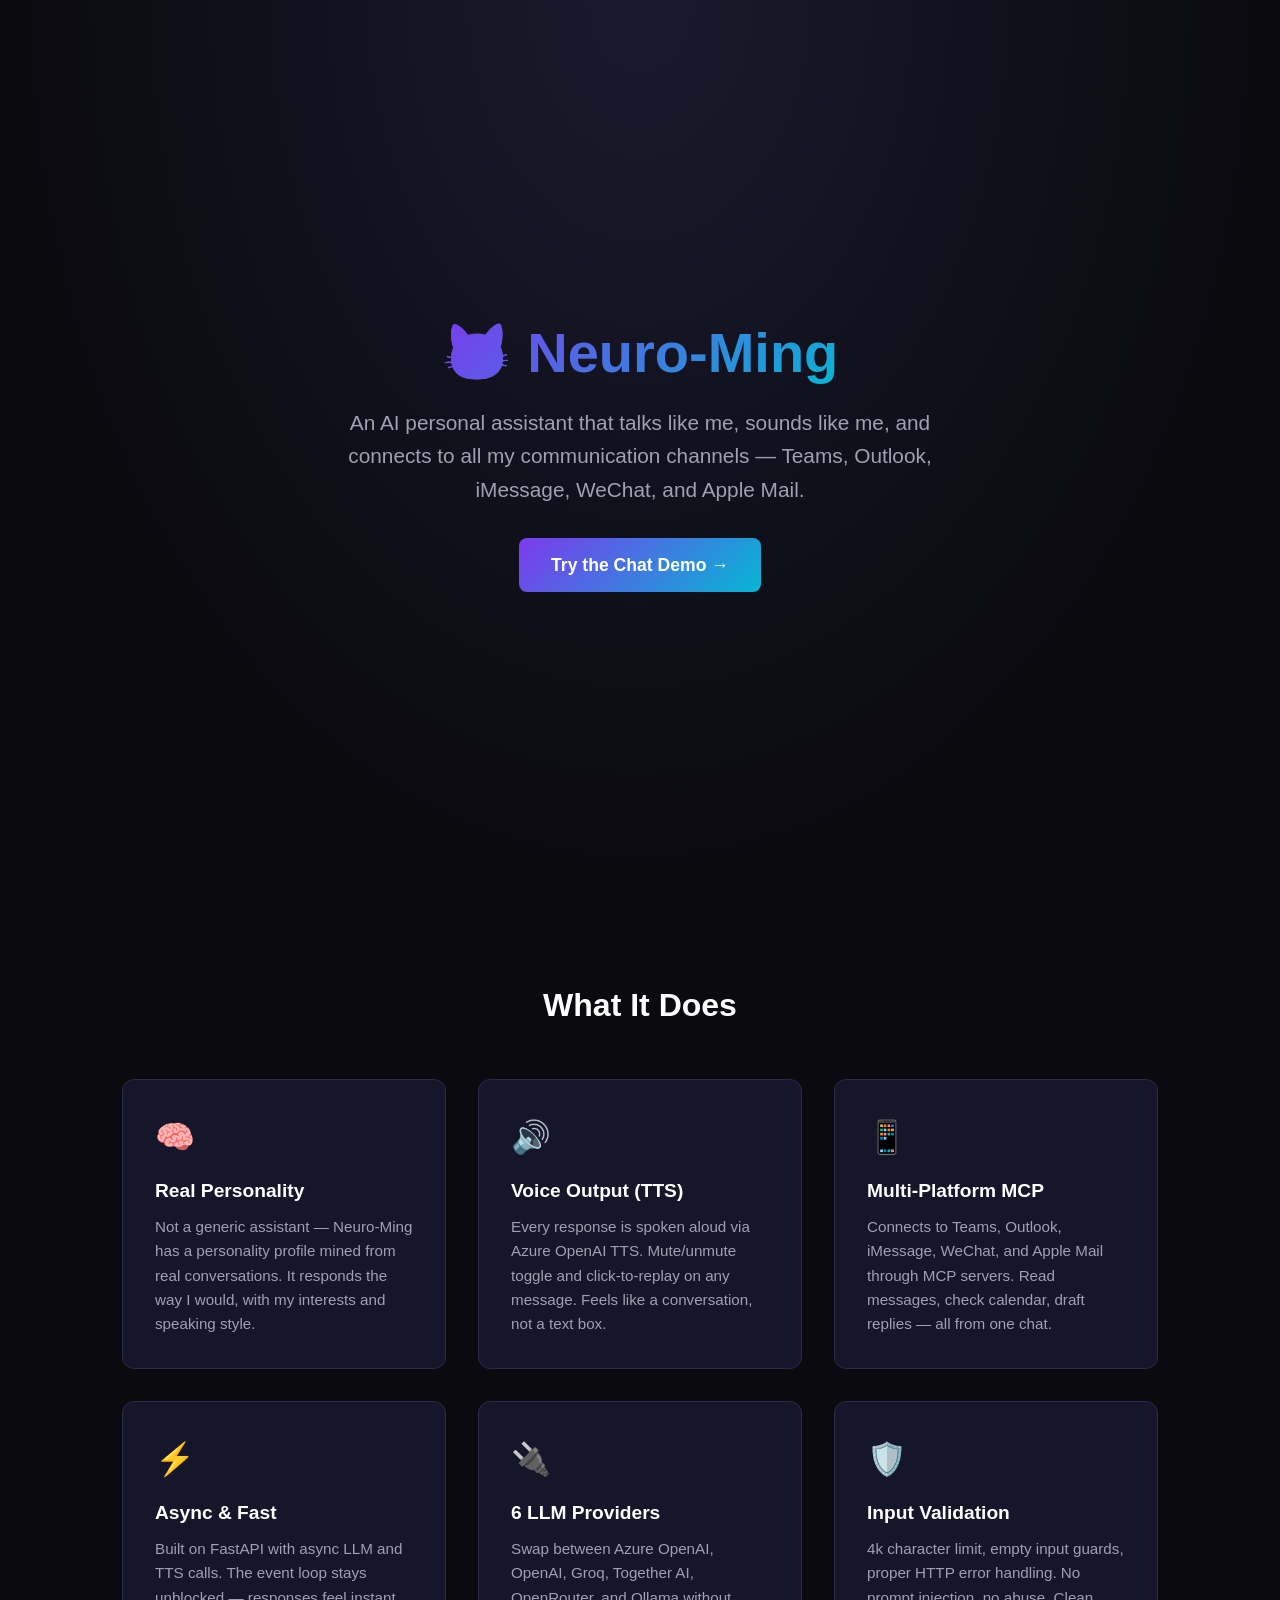
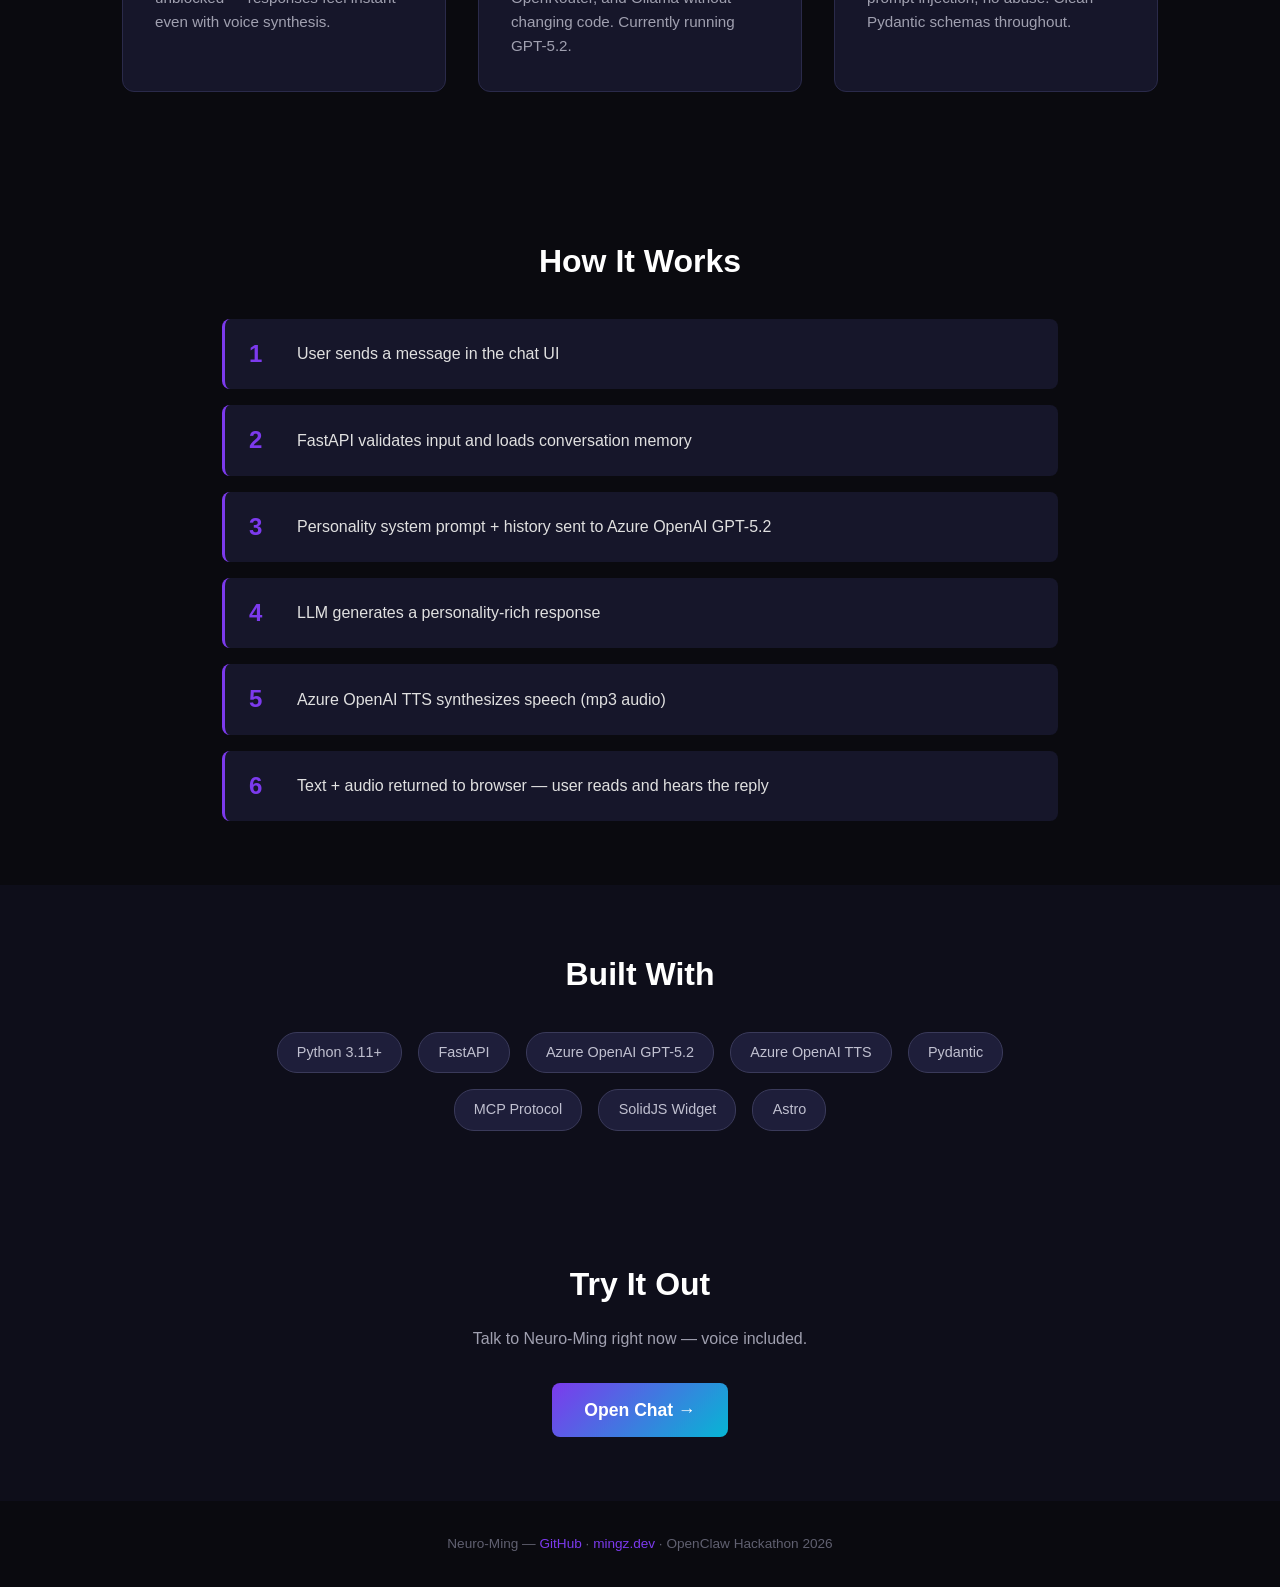
==== web/templates/landing.html @ 2800145a "feat: add landing page + TTS support (M2)" ====
<!DOCTYPE html>
<html lang="en">
<head>
    <meta charset="UTF-8">
    <meta name="viewport" content="width=device-width, initial-scale=1.0">
    <title>Neuro-Ming — AI Personal Assistant</title>
    <style>
        * { margin: 0; padding: 0; box-sizing: border-box; }

        body {
            font-family: -apple-system, BlinkMacSystemFont, 'Segoe UI', Roboto, sans-serif;
            background: #0a0a0f;
            color: #e0e0e0;
            line-height: 1.6;
        }

        .hero {
            min-height: 100vh;
            display: flex;
            flex-direction: column;
            align-items: center;
            justify-content: center;
            text-align: center;
            padding: 2rem;
            background: radial-gradient(ellipse at top, #1a1a2e 0%, #0a0a0f 70%);
        }

        .hero h1 {
            font-size: 3.5rem;
            font-weight: 700;
            margin-bottom: 0.5rem;
            background: linear-gradient(135deg, #7c3aed, #06b6d4);
            -webkit-background-clip: text;
            -webkit-text-fill-color: transparent;
        }

        .hero .tagline {
            font-size: 1.3rem;
            color: #a0a0b0;
            margin-bottom: 2rem;
            max-width: 600px;
        }

        .hero .cta {
            display: inline-block;
            padding: 0.8rem 2rem;
            background: linear-gradient(135deg, #7c3aed, #06b6d4);
            color: #fff;
            text-decoration: none;
            border-radius: 8px;
            font-size: 1.1rem;
            font-weight: 600;
            transition: transform 0.2s;
        }

        .hero .cta:hover { transform: translateY(-2px); }

        .features {
            padding: 5rem 2rem;
            max-width: 1100px;
            margin: 0 auto;
        }

        .features h2 {
            text-align: center;
            font-size: 2rem;
            margin-bottom: 3rem;
            color: #fff;
        }

        .feature-grid {
            display: grid;
            grid-template-columns: repeat(auto-fit, minmax(300px, 1fr));
            gap: 2rem;
        }

        .feature-card {
            background: #16162a;
            border: 1px solid #2a2a4a;
            border-radius: 12px;
            padding: 2rem;
        }

        .feature-card .icon { font-size: 2rem; margin-bottom: 0.8rem; }
        .feature-card h3 { font-size: 1.2rem; color: #fff; margin-bottom: 0.5rem; }
        .feature-card p { color: #a0a0b0; font-size: 0.95rem; }

        .tech-stack {
            padding: 4rem 2rem;
            text-align: center;
            background: #0e0e1a;
        }

        .tech-stack h2 { font-size: 2rem; margin-bottom: 2rem; color: #fff; }

        .tech-badges {
            display: flex;
            flex-wrap: wrap;
            justify-content: center;
            gap: 1rem;
            max-width: 800px;
            margin: 0 auto;
        }

        .badge {
            padding: 0.5rem 1.2rem;
            background: #1e1e3a;
            border: 1px solid #3a3a5a;
            border-radius: 20px;
            font-size: 0.9rem;
            color: #c0c0d0;
        }

        .flow {
            padding: 4rem 2rem;
            max-width: 900px;
            margin: 0 auto;
        }

        .flow h2 { text-align: center; font-size: 2rem; margin-bottom: 2rem; color: #fff; }

        .flow-steps {
            display: flex;
            flex-direction: column;
            gap: 1rem;
        }

        .flow-step {
            display: flex;
            align-items: center;
            gap: 1rem;
            padding: 1rem 1.5rem;
            background: #16162a;
            border-radius: 8px;
            border-left: 3px solid #7c3aed;
        }

        .flow-step .num {
            font-size: 1.5rem;
            font-weight: 700;
            color: #7c3aed;
            min-width: 2rem;
        }

        .demo-section {
            padding: 4rem 2rem;
            text-align: center;
            background: #0e0e1a;
        }

        .demo-section h2 { font-size: 2rem; margin-bottom: 1rem; color: #fff; }
        .demo-section p { color: #a0a0b0; margin-bottom: 2rem; }

        .demo-section .cta {
            display: inline-block;
            padding: 0.8rem 2rem;
            background: linear-gradient(135deg, #7c3aed, #06b6d4);
            color: #fff;
            text-decoration: none;
            border-radius: 8px;
            font-size: 1.1rem;
            font-weight: 600;
        }

        footer {
            padding: 2rem;
            text-align: center;
            color: #606070;
            font-size: 0.85rem;
        }

        footer a { color: #7c3aed; text-decoration: none; }

        @media (max-width: 600px) {
            .hero h1 { font-size: 2.2rem; }
            .hero .tagline { font-size: 1rem; }
        }
    </style>
</head>
<body>
    <section class="hero">
        <h1>🐱 Neuro-Ming</h1>
        <p class="tagline">
            An AI personal assistant that talks like me, sounds like me, and connects to all my communication channels — Teams, Outlook, iMessage, WeChat, and Apple Mail.
        </p>
        <a href="/chat" class="cta">Try the Chat Demo →</a>
    </section>

    <section class="features">
        <h2>What It Does</h2>
        <div class="feature-grid">
            <div class="feature-card">
                <div class="icon">🧠</div>
                <h3>Real Personality</h3>
                <p>Not a generic assistant — Neuro-Ming has a personality profile mined from real conversations. It responds the way I would, with my interests and speaking style.</p>
            </div>
            <div class="feature-card">
                <div class="icon">🔊</div>
                <h3>Voice Output (TTS)</h3>
                <p>Every response is spoken aloud via Azure OpenAI TTS. Mute/unmute toggle and click-to-replay on any message. Feels like a conversation, not a text box.</p>
            </div>
            <div class="feature-card">
                <div class="icon">📱</div>
                <h3>Multi-Platform MCP</h3>
                <p>Connects to Teams, Outlook, iMessage, WeChat, and Apple Mail through MCP servers. Read messages, check calendar, draft replies — all from one chat.</p>
            </div>
            <div class="feature-card">
                <div class="icon">⚡</div>
                <h3>Async & Fast</h3>
                <p>Built on FastAPI with async LLM and TTS calls. The event loop stays unblocked — responses feel instant even with voice synthesis.</p>
            </div>
            <div class="feature-card">
                <div class="icon">🔌</div>
                <h3>6 LLM Providers</h3>
                <p>Swap between Azure OpenAI, OpenAI, Groq, Together AI, OpenRouter, and Ollama without changing code. Currently running GPT-5.2.</p>
            </div>
            <div class="feature-card">
                <div class="icon">🛡️</div>
                <h3>Input Validation</h3>
                <p>4k character limit, empty input guards, proper HTTP error handling. No prompt injection, no abuse. Clean Pydantic schemas throughout.</p>
            </div>
        </div>
    </section>

    <section class="flow">
        <h2>How It Works</h2>
        <div class="flow-steps">
            <div class="flow-step">
                <span class="num">1</span>
                <span>User sends a message in the chat UI</span>
            </div>
            <div class="flow-step">
                <span class="num">2</span>
                <span>FastAPI validates input and loads conversation memory</span>
            </div>
            <div class="flow-step">
                <span class="num">3</span>
                <span>Personality system prompt + history sent to Azure OpenAI GPT-5.2</span>
            </div>
            <div class="flow-step">
                <span class="num">4</span>
                <span>LLM generates a personality-rich response</span>
            </div>
            <div class="flow-step">
                <span class="num">5</span>
                <span>Azure OpenAI TTS synthesizes speech (mp3 audio)</span>
            </div>
            <div class="flow-step">
                <span class="num">6</span>
                <span>Text + audio returned to browser — user reads and hears the reply</span>
            </div>
        </div>
    </section>

    <section class="tech-stack">
        <h2>Built With</h2>
        <div class="tech-badges">
            <span class="badge">Python 3.11+</span>
            <span class="badge">FastAPI</span>
            <span class="badge">Azure OpenAI GPT-5.2</span>
            <span class="badge">Azure OpenAI TTS</span>
            <span class="badge">Pydantic</span>
            <span class="badge">MCP Protocol</span>
            <span class="badge">SolidJS Widget</span>
            <span class="badge">Astro</span>
        </div>
    </section>

    <section class="demo-section">
        <h2>Try It Out</h2>
        <p>Talk to Neuro-Ming right now — voice included.</p>
        <a href="/chat" class="cta">Open Chat →</a>
    </section>

    <footer>
        <p>Neuro-Ming — <a href="https://github.com/Mingz6/neuro-ming" target="_blank">GitHub</a> · <a href="https://mingz.dev" target="_blank">mingz.dev</a> · OpenClaw Hackathon 2026</p>
    </footer>
</body>
</html>
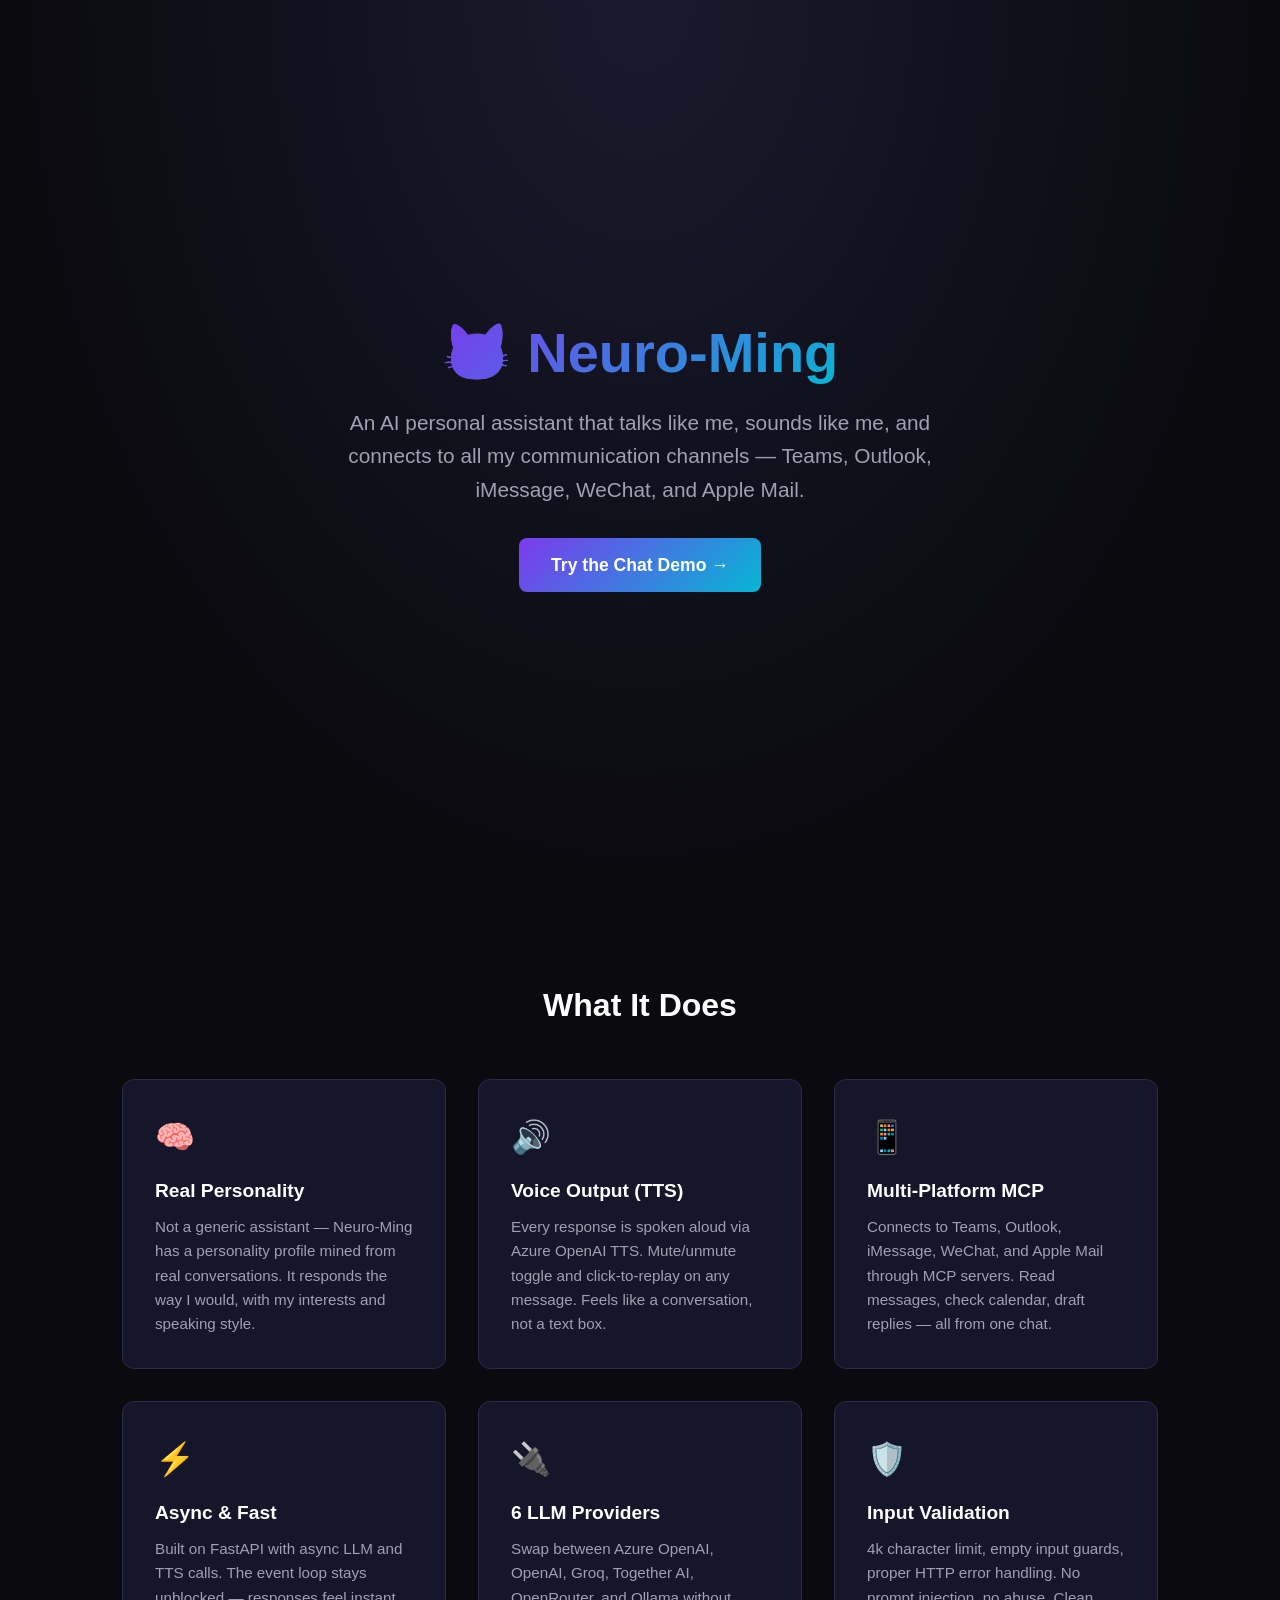
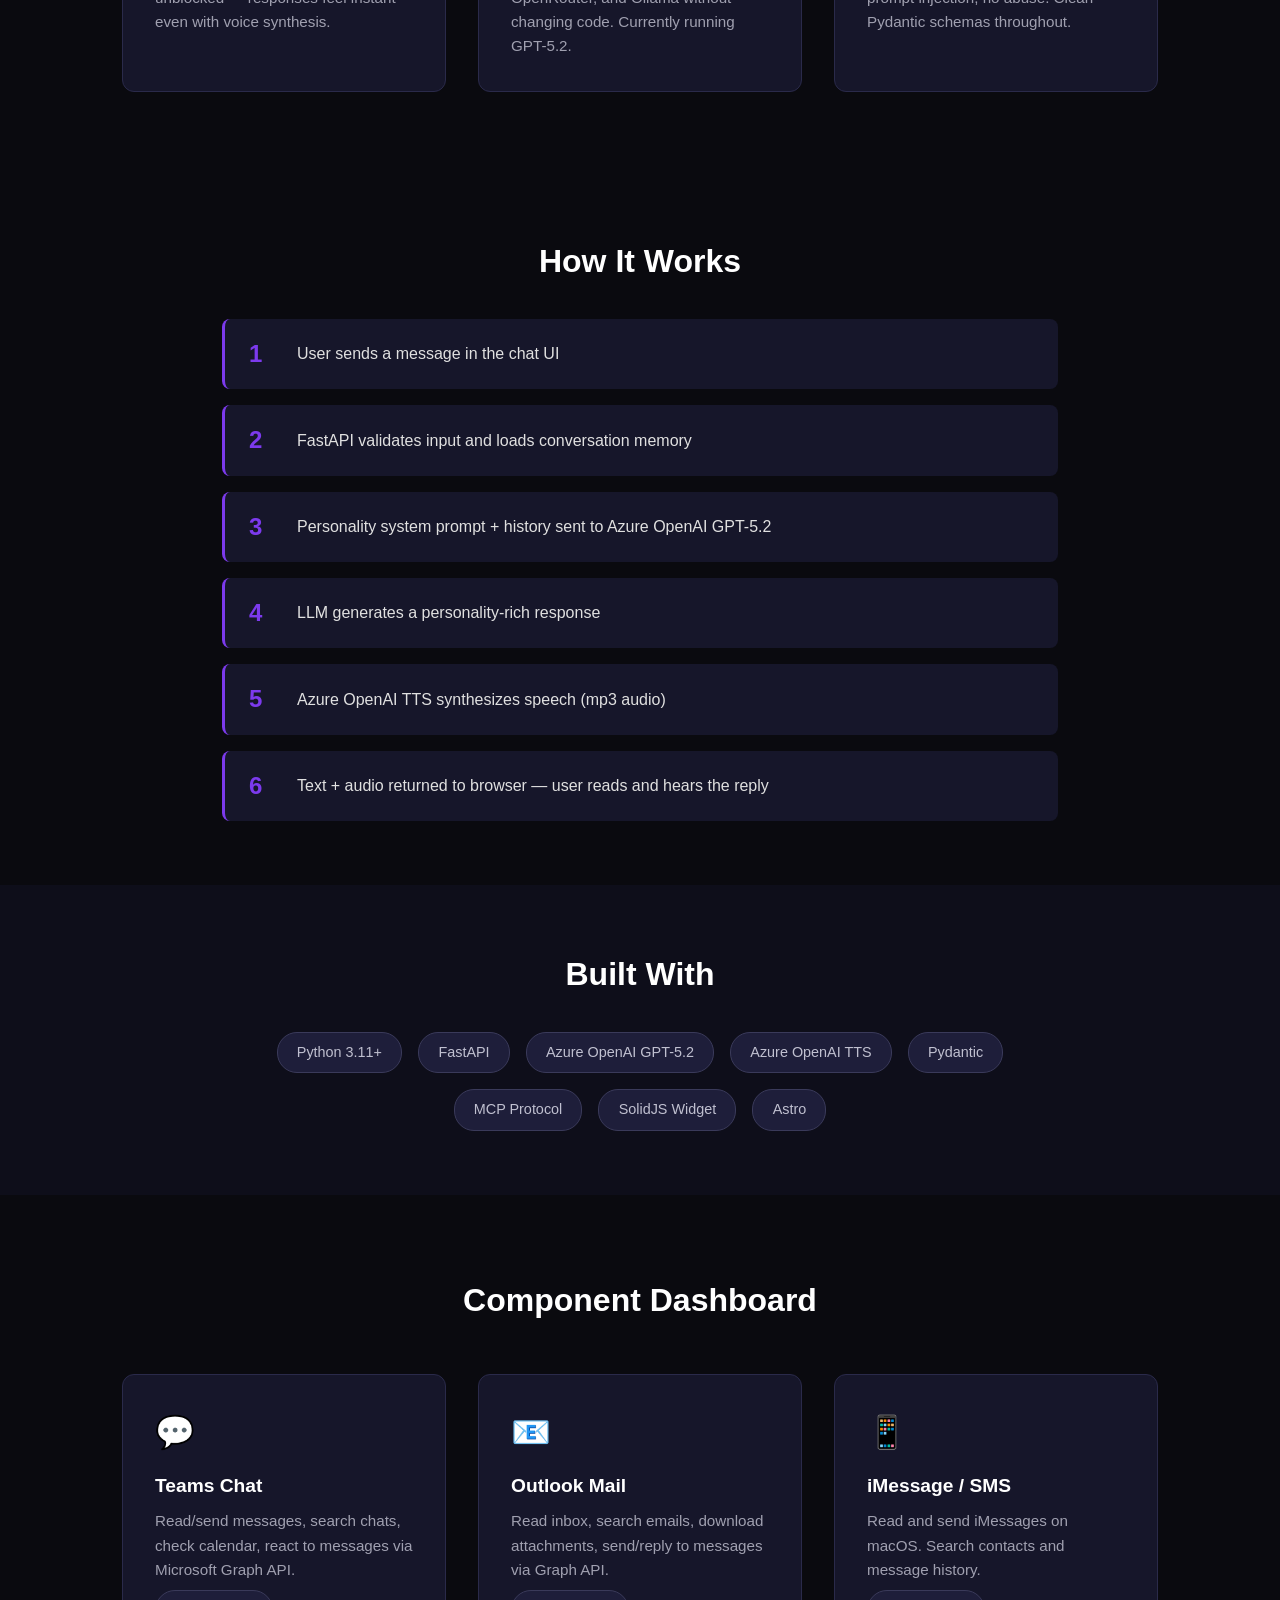
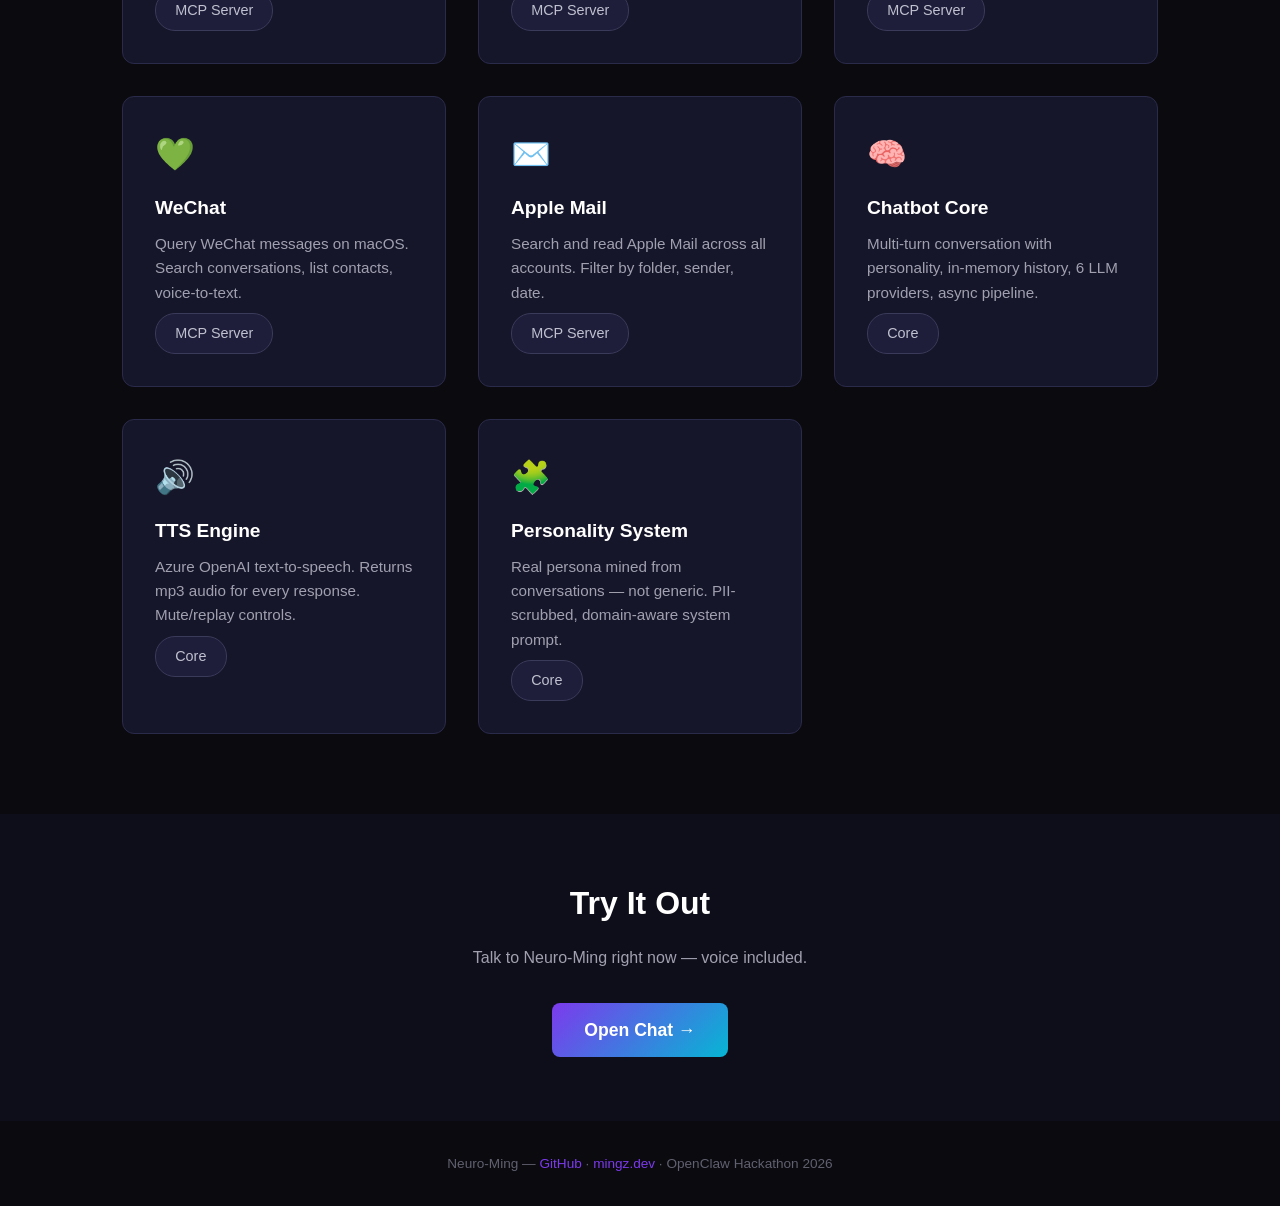
==== commit 1396d3e2: "feat: add component dashboard to landing page" ====
--- a/web/templates/landing.html
+++ b/web/templates/landing.html
@@ -266,6 +266,60 @@
         </div>
     </section>
 
+    <section class="features" id="components">
+        <h2>Component Dashboard</h2>
+        <div class="feature-grid">
+            <div class="feature-card">
+                <div class="icon">💬</div>
+                <h3>Teams Chat</h3>
+                <p>Read/send messages, search chats, check calendar, react to messages via Microsoft Graph API.</p>
+                <span class="badge" style="margin-top:0.5rem; display:inline-block;">MCP Server</span>
+            </div>
+            <div class="feature-card">
+                <div class="icon">📧</div>
+                <h3>Outlook Mail</h3>
+                <p>Read inbox, search emails, download attachments, send/reply to messages via Graph API.</p>
+                <span class="badge" style="margin-top:0.5rem; display:inline-block;">MCP Server</span>
+            </div>
+            <div class="feature-card">
+                <div class="icon">📱</div>
+                <h3>iMessage / SMS</h3>
+                <p>Read and send iMessages on macOS. Search contacts and message history.</p>
+                <span class="badge" style="margin-top:0.5rem; display:inline-block;">MCP Server</span>
+            </div>
+            <div class="feature-card">
+                <div class="icon">💚</div>
+                <h3>WeChat</h3>
+                <p>Query WeChat messages on macOS. Search conversations, list contacts, voice-to-text.</p>
+                <span class="badge" style="margin-top:0.5rem; display:inline-block;">MCP Server</span>
+            </div>
+            <div class="feature-card">
+                <div class="icon">✉️</div>
+                <h3>Apple Mail</h3>
+                <p>Search and read Apple Mail across all accounts. Filter by folder, sender, date.</p>
+                <span class="badge" style="margin-top:0.5rem; display:inline-block;">MCP Server</span>
+            </div>
+            <div class="feature-card">
+                <div class="icon">🧠</div>
+                <h3>Chatbot Core</h3>
+                <p>Multi-turn conversation with personality, in-memory history, 6 LLM providers, async pipeline.</p>
+                <span class="badge" style="margin-top:0.5rem; display:inline-block;">Core</span>
+            </div>
+            <div class="feature-card">
+                <div class="icon">🔊</div>
+                <h3>TTS Engine</h3>
+                <p>Azure OpenAI text-to-speech. Returns mp3 audio for every response. Mute/replay controls.</p>
+                <span class="badge" style="margin-top:0.5rem; display:inline-block;">Core</span>
+            </div>
+            <div class="feature-card">
+                <div class="icon">🧩</div>
+                <h3>Personality System</h3>
+                <p>Real persona mined from conversations — not generic. PII-scrubbed, domain-aware system prompt.</p>
+                <span class="badge" style="margin-top:0.5rem; display:inline-block;">Core</span>
+            </div>
+        </div>
+    </section>
+
     <section class="demo-section">
         <h2>Try It Out</h2>
         <p>Talk to Neuro-Ming right now — voice included.</p>
